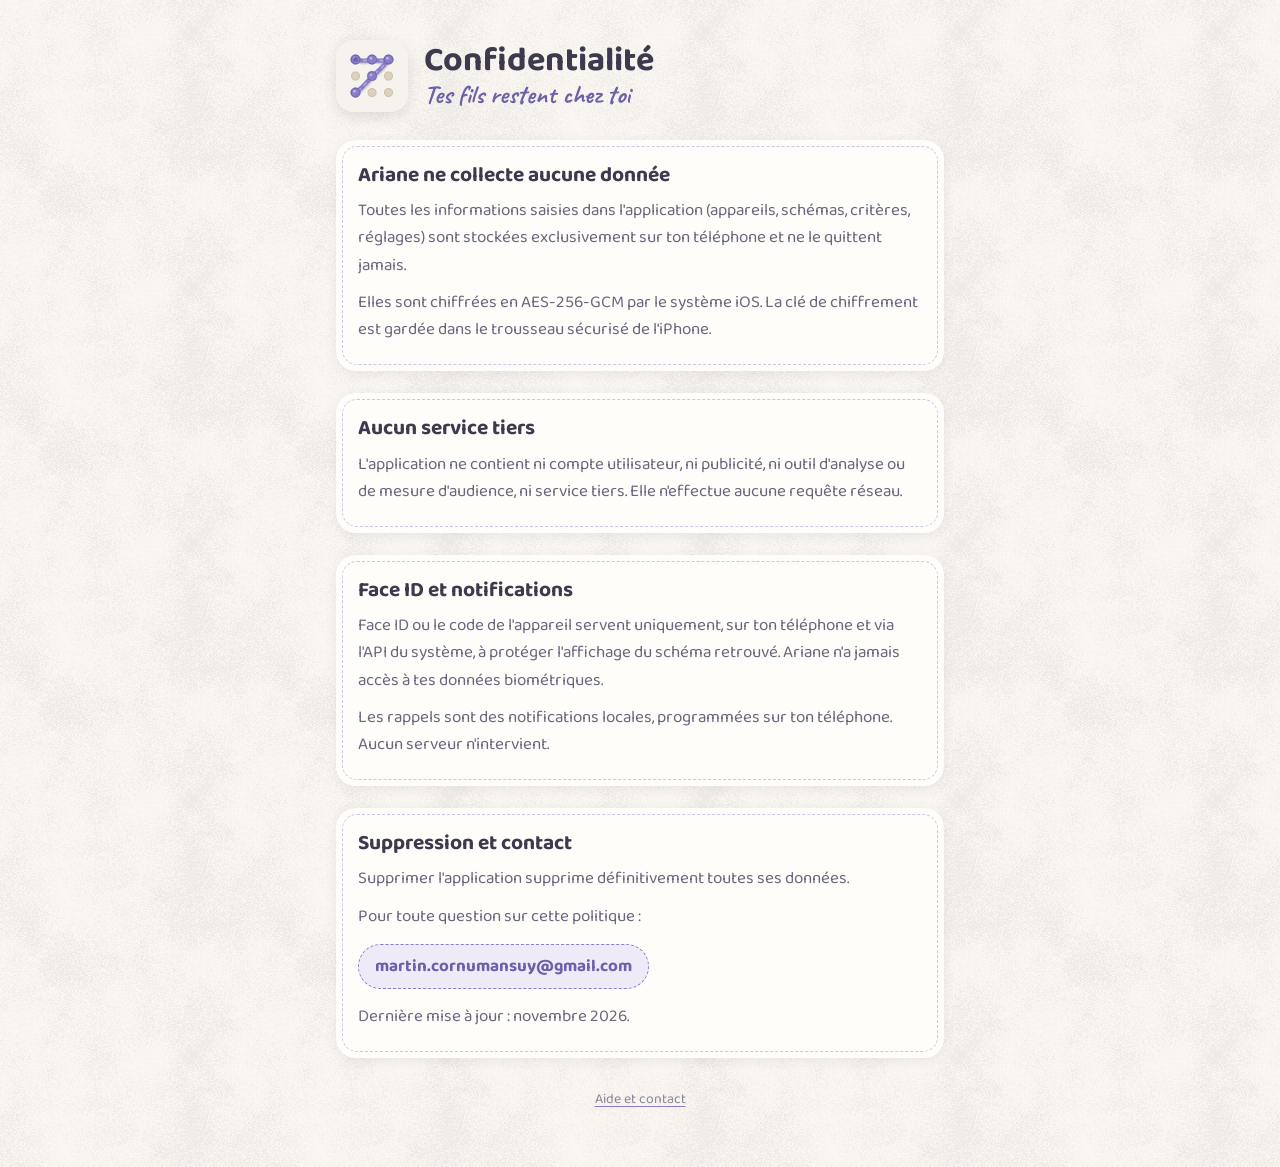
==== confidentialite.html @ e5b11f1f "Add files via upload" ====
<!doctype html>
<html lang="fr">
  <head>
    <meta charset="utf-8" />
    <meta name="viewport" content="width=device-width, initial-scale=1" />
    <title>Ariane, confidentialité</title>
    <meta name="description" content="Politique de confidentialité de l'application Ariane." />
    <link rel="icon" href="img/icon.png" />
    <link rel="stylesheet" href="style.css" />
  </head>
  <body>
    <main>
      <header>
        <img src="img/icon.png" alt="" />
        <div>
          <h1>Confidentialité</h1>
          <p class="tagline">Tes fils restent chez toi</p>
        </div>
      </header>

      <section class="card">
        <h2>Ariane ne collecte aucune donnée</h2>
        <p>
          Toutes les informations saisies dans l'application (appareils, schémas, critères,
          réglages) sont stockées exclusivement sur ton téléphone et ne le quittent jamais.
        </p>
        <p>
          Elles sont chiffrées en AES-256-GCM par le système iOS. La clé de chiffrement est
          gardée dans le trousseau sécurisé de l'iPhone.
        </p>
      </section>

      <section class="card">
        <h2>Aucun service tiers</h2>
        <p>
          L'application ne contient ni compte utilisateur, ni publicité, ni outil d'analyse
          ou de mesure d'audience, ni service tiers. Elle n'effectue aucune requête réseau.
        </p>
      </section>

      <section class="card">
        <h2>Face ID et notifications</h2>
        <p>
          Face ID ou le code de l'appareil servent uniquement, sur ton téléphone et via
          l'API du système, à protéger l'affichage du schéma retrouvé. Ariane n'a jamais
          accès à tes données biométriques.
        </p>
        <p>
          Les rappels sont des notifications locales, programmées sur ton téléphone. Aucun
          serveur n'intervient.
        </p>
      </section>

      <section class="card">
        <h2>Suppression et contact</h2>
        <p>Supprimer l'application supprime définitivement toutes ses données.</p>
        <p>Pour toute question sur cette politique :</p>
        <a class="contact" href="mailto:martin.cornumansuy@gmail.com">martin.cornumansuy@gmail.com</a>
        <p style="margin-top: 14px">Dernière mise à jour : novembre 2026.</p>
      </section>

      <footer>
        <a href="index.html">Aide et contact</a>
      </footer>
    </main>
  </body>
</html>
---- style.css ----
@font-face {
  font-family: 'Baloo 2';
  src: url('fonts/Baloo2_400Regular.ttf') format('truetype');
  font-weight: 400;
  font-display: swap;
}
@font-face {
  font-family: 'Baloo 2';
  src: url('fonts/Baloo2_700Bold.ttf') format('truetype');
  font-weight: 700;
  font-display: swap;
}
@font-face {
  font-family: 'Caveat';
  src: url('fonts/Caveat_700Bold.ttf') format('truetype');
  font-weight: 700;
  font-display: swap;
}

:root {
  color-scheme: light;
  --paper: #faf7f2;
  --ink: #3e3a4e;
  --body: #6b667e;
  --muted: #8a8497;
  --violet: #8b7ec8;
  --violet-text: #6c60a8;
  --lavender: #efeaf8;
  --seam: #cfc4ea;
  --card: #fffdf9;
  --apricot: #f2b98a;
}

* {
  box-sizing: border-box;
}

body {
  margin: 0;
  background: var(--paper) url('img/paper.png') repeat;
  background-size: 256px 256px;
  color: var(--body);
  font-family: 'Baloo 2', system-ui, -apple-system, sans-serif;
  font-size: 17px;
  line-height: 1.6;
}

main {
  max-width: 640px;
  margin: 0 auto;
  padding: 40px 16px 56px;
}

header {
  display: flex;
  align-items: center;
  gap: 16px;
  margin-bottom: 28px;
}

header img {
  width: 72px;
  height: 72px;
  border-radius: 18px;
  box-shadow: 0 4px 14px rgba(62, 58, 78, 0.14);
}

h1 {
  margin: 0;
  color: var(--ink);
  font-size: 34px;
  line-height: 1.1;
}

.tagline {
  margin: 2px 0 0;
  color: var(--violet-text);
  font-family: 'Caveat', cursive;
  font-size: 26px;
  line-height: 1.1;
}

/* A card of warm stock with a dashed seam stitched just inside its edge. */
.card {
  position: relative;
  margin: 0 0 22px;
  padding: 22px 22px 18px;
  background: var(--card);
  border-radius: 20px;
  box-shadow: 0 3px 12px rgba(62, 58, 78, 0.08);
}

.card::before {
  content: '';
  position: absolute;
  inset: 6px;
  border: 1.5px dashed var(--seam);
  border-radius: 15px;
  pointer-events: none;
}

h2 {
  margin: 0 0 8px;
  color: var(--ink);
  font-size: 21px;
  line-height: 1.3;
}

h3 {
  margin: 18px 0 2px;
  color: var(--ink);
  font-size: 17px;
}

p,
ul {
  margin: 0 0 10px;
}

ul {
  padding-left: 20px;
}

a {
  color: var(--violet-text);
  text-decoration-color: var(--violet);
  text-underline-offset: 3px;
}

.contact {
  display: inline-block;
  margin-top: 4px;
  padding: 8px 16px;
  background: var(--lavender);
  border: 1.5px dashed var(--violet);
  border-radius: 999px;
  color: var(--violet-text);
  font-weight: 700;
  text-decoration: none;
  overflow-wrap: anywhere;
}

footer {
  margin-top: 30px;
  color: var(--muted);
  font-size: 14px;
  text-align: center;
}

footer a {
  color: var(--muted);
}
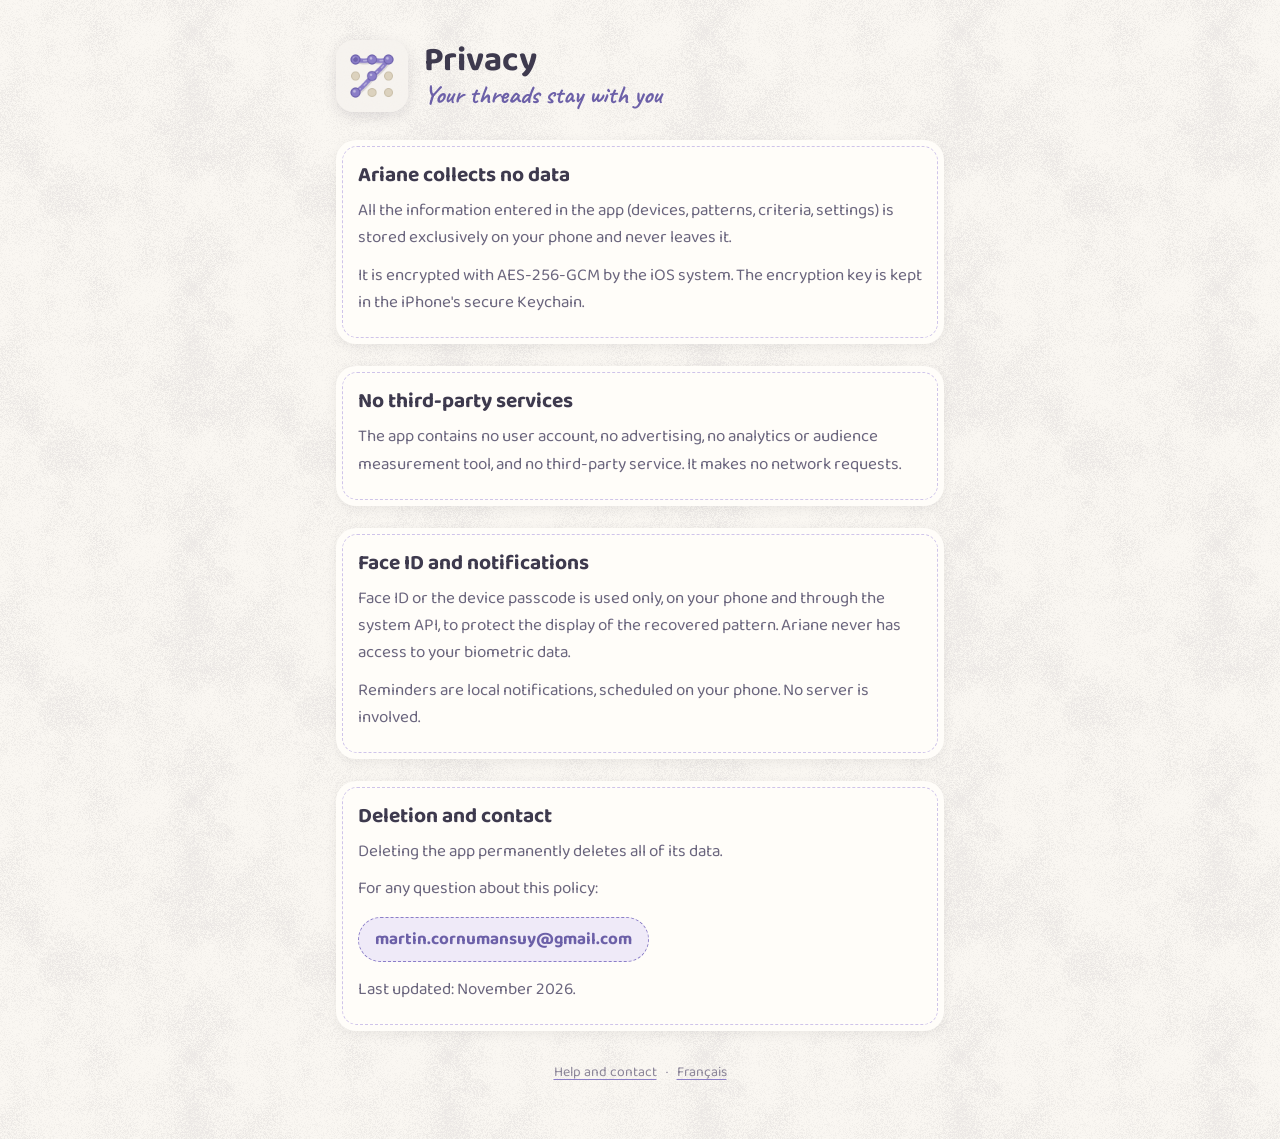
==== commit 1891eedb: "Added English language" ====
--- a/confidentialite.html
+++ b/confidentialite.html
@@ -1,67 +1,140 @@
 <!doctype html>
-<html lang="fr">
+<html lang="en">
   <head>
     <meta charset="utf-8" />
     <meta name="viewport" content="width=device-width, initial-scale=1" />
-    <title>Ariane, confidentialité</title>
-    <meta name="description" content="Politique de confidentialité de l'application Ariane." />
+    <title>Ariane, privacy</title>
+    <meta name="description" content="Privacy policy of the Ariane app." />
     <link rel="icon" href="img/icon.png" />
     <link rel="stylesheet" href="style.css" />
+    <script>
+      // Same rule as the app: French when the browser's first language is
+      // French, English otherwise. ?lang=fr|en (the app's links, the footer
+      // switch) wins.
+      (function () {
+        var asked = new URLSearchParams(location.search).get('lang');
+        var first = (navigator.languages && navigator.languages[0]) || navigator.language || '';
+        var lang = asked === 'fr' || asked === 'en' ? asked : /^fr\b/i.test(first) ? 'fr' : 'en';
+        document.documentElement.lang = lang;
+        if (lang === 'fr') document.title = 'Ariane, confidentialité';
+      })();
+    </script>
   </head>
   <body>
     <main>
-      <header>
-        <img src="img/icon.png" alt="" />
-        <div>
-          <h1>Confidentialité</h1>
-          <p class="tagline">Tes fils restent chez toi</p>
-        </div>
-      </header>
+      <div lang="en">
+        <header>
+          <img src="img/icon.png" alt="" />
+          <div>
+            <h1>Privacy</h1>
+            <p class="tagline">Your threads stay with you</p>
+          </div>
+        </header>
 
-      <section class="card">
-        <h2>Ariane ne collecte aucune donnée</h2>
-        <p>
-          Toutes les informations saisies dans l'application (appareils, schémas, critères,
-          réglages) sont stockées exclusivement sur ton téléphone et ne le quittent jamais.
-        </p>
-        <p>
-          Elles sont chiffrées en AES-256-GCM par le système iOS. La clé de chiffrement est
-          gardée dans le trousseau sécurisé de l'iPhone.
-        </p>
-      </section>
+        <section class="card">
+          <h2>Ariane collects no data</h2>
+          <p>
+            All the information entered in the app (devices, patterns, criteria, settings)
+            is stored exclusively on your phone and never leaves it.
+          </p>
+          <p>
+            It is encrypted with AES-256-GCM by the iOS system. The encryption key is kept in
+            the iPhone's secure Keychain.
+          </p>
+        </section>
 
-      <section class="card">
-        <h2>Aucun service tiers</h2>
-        <p>
-          L'application ne contient ni compte utilisateur, ni publicité, ni outil d'analyse
-          ou de mesure d'audience, ni service tiers. Elle n'effectue aucune requête réseau.
-        </p>
-      </section>
+        <section class="card">
+          <h2>No third-party services</h2>
+          <p>
+            The app contains no user account, no advertising, no analytics or audience
+            measurement tool, and no third-party service. It makes no network requests.
+          </p>
+        </section>
 
-      <section class="card">
-        <h2>Face ID et notifications</h2>
-        <p>
-          Face ID ou le code de l'appareil servent uniquement, sur ton téléphone et via
-          l'API du système, à protéger l'affichage du schéma retrouvé. Ariane n'a jamais
-          accès à tes données biométriques.
-        </p>
-        <p>
-          Les rappels sont des notifications locales, programmées sur ton téléphone. Aucun
-          serveur n'intervient.
-        </p>
-      </section>
+        <section class="card">
+          <h2>Face ID and notifications</h2>
+          <p>
+            Face ID or the device passcode is used only, on your phone and through the
+            system API, to protect the display of the recovered pattern. Ariane never has
+            access to your biometric data.
+          </p>
+          <p>
+            Reminders are local notifications, scheduled on your phone. No server is
+            involved.
+          </p>
+        </section>
 
-      <section class="card">
-        <h2>Suppression et contact</h2>
-        <p>Supprimer l'application supprime définitivement toutes ses données.</p>
-        <p>Pour toute question sur cette politique :</p>
-        <a class="contact" href="mailto:martin.cornumansuy@gmail.com">martin.cornumansuy@gmail.com</a>
-        <p style="margin-top: 14px">Dernière mise à jour : novembre 2026.</p>
-      </section>
+        <section class="card">
+          <h2>Deletion and contact</h2>
+          <p>Deleting the app permanently deletes all of its data.</p>
+          <p>For any question about this policy:</p>
+          <a class="contact" href="mailto:martin.cornumansuy@gmail.com">martin.cornumansuy@gmail.com</a>
+          <p style="margin-top: 14px">Last updated: November 2026.</p>
+        </section>
 
-      <footer>
-        <a href="index.html">Aide et contact</a>
-      </footer>
+        <footer>
+          <a href="index.html?lang=en">Help and contact</a>
+          <span aria-hidden="true">·</span>
+          <a href="?lang=fr" hreflang="fr" lang="fr">Français</a>
+        </footer>
+      </div>
+
+      <div lang="fr">
+        <header>
+          <img src="img/icon.png" alt="" />
+          <div>
+            <h1>Confidentialité</h1>
+            <p class="tagline">Tes fils restent chez toi</p>
+          </div>
+        </header>
+
+        <section class="card">
+          <h2>Ariane ne collecte aucune donnée</h2>
+          <p>
+            Toutes les informations saisies dans l'application (appareils, schémas, critères,
+            réglages) sont stockées exclusivement sur ton téléphone et ne le quittent jamais.
+          </p>
+          <p>
+            Elles sont chiffrées en AES-256-GCM par le système iOS. La clé de chiffrement est
+            gardée dans le trousseau sécurisé de l'iPhone.
+          </p>
+        </section>
+
+        <section class="card">
+          <h2>Aucun service tiers</h2>
+          <p>
+            L'application ne contient ni compte utilisateur, ni publicité, ni outil d'analyse
+            ou de mesure d'audience, ni service tiers. Elle n'effectue aucune requête réseau.
+          </p>
+        </section>
+
+        <section class="card">
+          <h2>Face ID et notifications</h2>
+          <p>
+            Face ID ou le code de l'appareil servent uniquement, sur ton téléphone et via
+            l'API du système, à protéger l'affichage du schéma retrouvé. Ariane n'a jamais
+            accès à tes données biométriques.
+          </p>
+          <p>
+            Les rappels sont des notifications locales, programmées sur ton téléphone. Aucun
+            serveur n'intervient.
+          </p>
+        </section>
+
+        <section class="card">
+          <h2>Suppression et contact</h2>
+          <p>Supprimer l'application supprime définitivement toutes ses données.</p>
+          <p>Pour toute question sur cette politique :</p>
+          <a class="contact" href="mailto:martin.cornumansuy@gmail.com">martin.cornumansuy@gmail.com</a>
+          <p style="margin-top: 14px">Dernière mise à jour : novembre 2026.</p>
+        </section>
+
+        <footer>
+          <a href="index.html?lang=fr">Aide et contact</a>
+          <span aria-hidden="true">·</span>
+          <a href="?lang=en" hreflang="en" lang="en">English</a>
+        </footer>
+      </div>
     </main>
   </body>
 </html>
--- a/style.css
+++ b/style.css
@@ -1,152 +1,163 @@
-@font-face {
-  font-family: 'Baloo 2';
-  src: url('fonts/Baloo2_400Regular.ttf') format('truetype');
-  font-weight: 400;
-  font-display: swap;
-}
-@font-face {
-  font-family: 'Baloo 2';
-  src: url('fonts/Baloo2_700Bold.ttf') format('truetype');
-  font-weight: 700;
-  font-display: swap;
-}
-@font-face {
-  font-family: 'Caveat';
-  src: url('fonts/Caveat_700Bold.ttf') format('truetype');
-  font-weight: 700;
-  font-display: swap;
-}
-
-:root {
-  color-scheme: light;
-  --paper: #faf7f2;
-  --ink: #3e3a4e;
-  --body: #6b667e;
-  --muted: #8a8497;
-  --violet: #8b7ec8;
-  --violet-text: #6c60a8;
-  --lavender: #efeaf8;
-  --seam: #cfc4ea;
-  --card: #fffdf9;
-  --apricot: #f2b98a;
-}
-
-* {
-  box-sizing: border-box;
-}
-
-body {
-  margin: 0;
-  background: var(--paper) url('img/paper.png') repeat;
-  background-size: 256px 256px;
-  color: var(--body);
-  font-family: 'Baloo 2', system-ui, -apple-system, sans-serif;
-  font-size: 17px;
-  line-height: 1.6;
-}
-
-main {
-  max-width: 640px;
-  margin: 0 auto;
-  padding: 40px 16px 56px;
-}
-
-header {
-  display: flex;
-  align-items: center;
-  gap: 16px;
-  margin-bottom: 28px;
-}
-
-header img {
-  width: 72px;
-  height: 72px;
-  border-radius: 18px;
-  box-shadow: 0 4px 14px rgba(62, 58, 78, 0.14);
-}
-
-h1 {
-  margin: 0;
-  color: var(--ink);
-  font-size: 34px;
-  line-height: 1.1;
-}
-
-.tagline {
-  margin: 2px 0 0;
-  color: var(--violet-text);
-  font-family: 'Caveat', cursive;
-  font-size: 26px;
-  line-height: 1.1;
-}
-
-/* A card of warm stock with a dashed seam stitched just inside its edge. */
-.card {
-  position: relative;
-  margin: 0 0 22px;
-  padding: 22px 22px 18px;
-  background: var(--card);
-  border-radius: 20px;
-  box-shadow: 0 3px 12px rgba(62, 58, 78, 0.08);
-}
-
-.card::before {
-  content: '';
-  position: absolute;
-  inset: 6px;
-  border: 1.5px dashed var(--seam);
-  border-radius: 15px;
-  pointer-events: none;
-}
-
-h2 {
-  margin: 0 0 8px;
-  color: var(--ink);
-  font-size: 21px;
-  line-height: 1.3;
-}
-
-h3 {
-  margin: 18px 0 2px;
-  color: var(--ink);
-  font-size: 17px;
-}
-
-p,
-ul {
-  margin: 0 0 10px;
-}
-
-ul {
-  padding-left: 20px;
-}
-
-a {
-  color: var(--violet-text);
-  text-decoration-color: var(--violet);
-  text-underline-offset: 3px;
-}
-
-.contact {
-  display: inline-block;
-  margin-top: 4px;
-  padding: 8px 16px;
-  background: var(--lavender);
-  border: 1.5px dashed var(--violet);
-  border-radius: 999px;
-  color: var(--violet-text);
-  font-weight: 700;
-  text-decoration: none;
-  overflow-wrap: anywhere;
-}
-
-footer {
-  margin-top: 30px;
-  color: var(--muted);
-  font-size: 14px;
-  text-align: center;
-}
-
-footer a {
-  color: var(--muted);
-}
+@font-face {
+  font-family: 'Baloo 2';
+  src: url('fonts/Baloo2_400Regular.ttf') format('truetype');
+  font-weight: 400;
+  font-display: swap;
+}
+@font-face {
+  font-family: 'Baloo 2';
+  src: url('fonts/Baloo2_700Bold.ttf') format('truetype');
+  font-weight: 700;
+  font-display: swap;
+}
+@font-face {
+  font-family: 'Caveat';
+  src: url('fonts/Caveat_700Bold.ttf') format('truetype');
+  font-weight: 700;
+  font-display: swap;
+}
+
+:root {
+  color-scheme: light;
+  --paper: #faf7f2;
+  --ink: #3e3a4e;
+  --body: #6b667e;
+  --muted: #8a8497;
+  --violet: #8b7ec8;
+  --violet-text: #6c60a8;
+  --lavender: #efeaf8;
+  --seam: #cfc4ea;
+  --card: #fffdf9;
+  --apricot: #f2b98a;
+}
+
+* {
+  box-sizing: border-box;
+}
+
+body {
+  margin: 0;
+  background: var(--paper) url('img/paper.png') repeat;
+  background-size: 256px 256px;
+  color: var(--body);
+  font-family: 'Baloo 2', system-ui, -apple-system, sans-serif;
+  font-size: 17px;
+  line-height: 1.6;
+}
+
+main {
+  max-width: 640px;
+  margin: 0 auto;
+  padding: 40px 16px 56px;
+}
+
+header {
+  display: flex;
+  align-items: center;
+  gap: 16px;
+  margin-bottom: 28px;
+}
+
+header img {
+  width: 72px;
+  height: 72px;
+  border-radius: 18px;
+  box-shadow: 0 4px 14px rgba(62, 58, 78, 0.14);
+}
+
+h1 {
+  margin: 0;
+  color: var(--ink);
+  font-size: 34px;
+  line-height: 1.1;
+}
+
+.tagline {
+  margin: 2px 0 0;
+  color: var(--violet-text);
+  font-family: 'Caveat', cursive;
+  font-size: 26px;
+  line-height: 1.1;
+}
+
+/* A card of warm stock with a dashed seam stitched just inside its edge. */
+.card {
+  position: relative;
+  margin: 0 0 22px;
+  padding: 22px 22px 18px;
+  background: var(--card);
+  border-radius: 20px;
+  box-shadow: 0 3px 12px rgba(62, 58, 78, 0.08);
+}
+
+.card::before {
+  content: '';
+  position: absolute;
+  inset: 6px;
+  border: 1.5px dashed var(--seam);
+  border-radius: 15px;
+  pointer-events: none;
+}
+
+h2 {
+  margin: 0 0 8px;
+  color: var(--ink);
+  font-size: 21px;
+  line-height: 1.3;
+}
+
+h3 {
+  margin: 18px 0 2px;
+  color: var(--ink);
+  font-size: 17px;
+}
+
+p,
+ul {
+  margin: 0 0 10px;
+}
+
+ul {
+  padding-left: 20px;
+}
+
+a {
+  color: var(--violet-text);
+  text-decoration-color: var(--violet);
+  text-underline-offset: 3px;
+}
+
+.contact {
+  display: inline-block;
+  margin-top: 4px;
+  padding: 8px 16px;
+  background: var(--lavender);
+  border: 1.5px dashed var(--violet);
+  border-radius: 999px;
+  color: var(--violet-text);
+  font-weight: 700;
+  text-decoration: none;
+  overflow-wrap: anywhere;
+}
+
+footer {
+  margin-top: 30px;
+  color: var(--muted);
+  font-size: 14px;
+  text-align: center;
+}
+
+footer a {
+  color: var(--muted);
+}
+
+footer span {
+  margin: 0 6px;
+}
+
+/* Each page carries both languages; the <head> script picks one by setting
+   <html lang>. Without the script, the English stays. */
+html:not([lang='fr']) div[lang='fr'],
+html[lang='fr'] div[lang='en'] {
+  display: none;
+}
